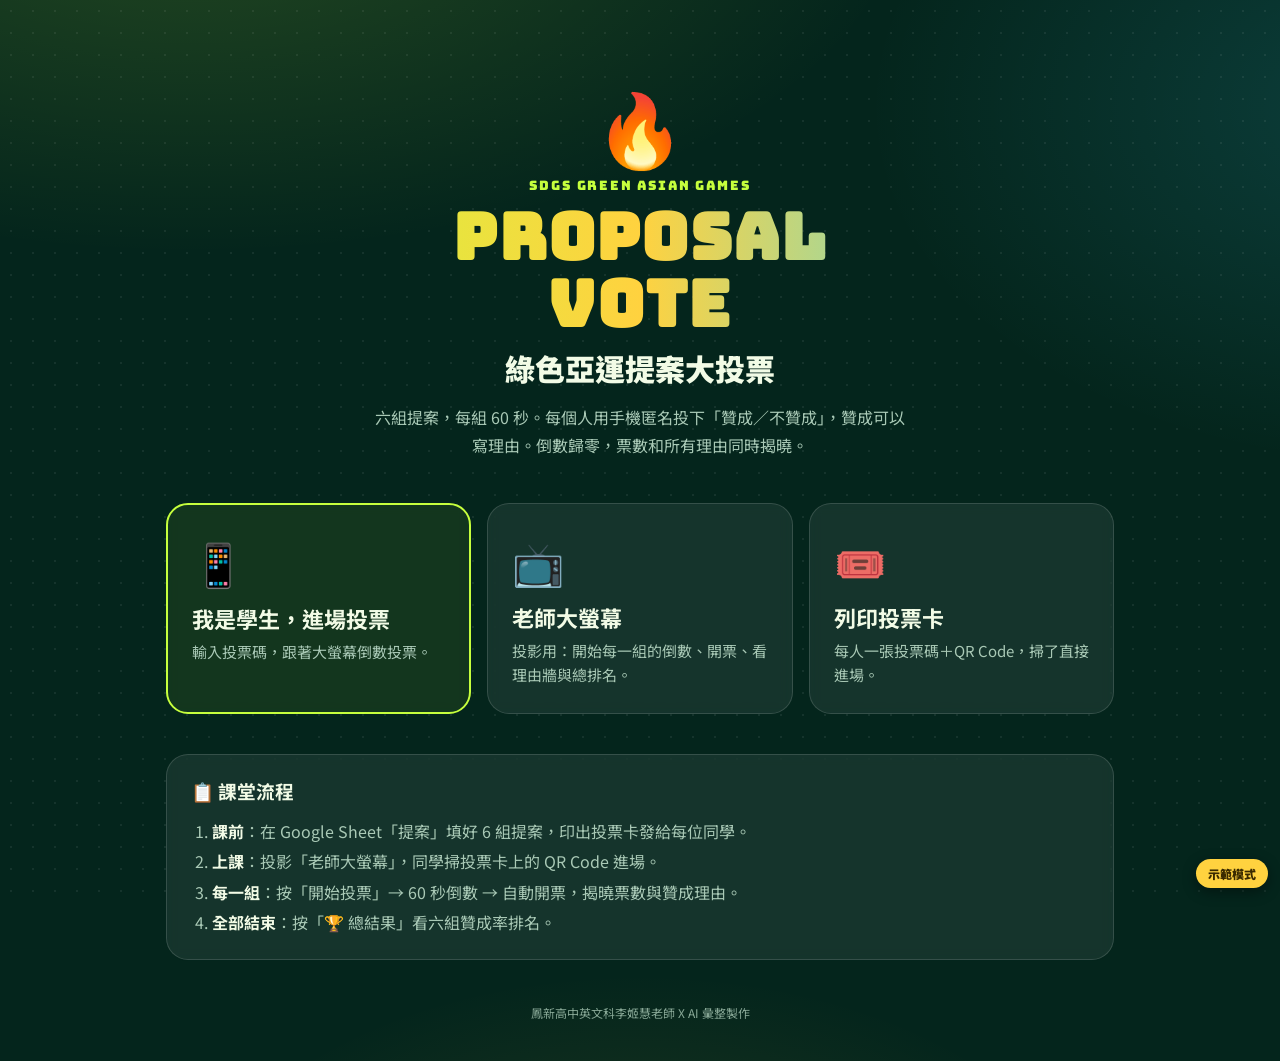
==== index.html @ 91d5565e "SDGs Green Asian Games 提案匿名投票系統 v1 Co-Authored-By: Claude Opus 5.5 <noreply@anthropic.com> Claude-Se" ====
<!doctype html>
<html lang="zh-Hant">
<head>
<meta charset="utf-8">
<meta name="viewport" content="width=device-width, initial-scale=1">
<meta name="theme-color" content="#04251c">
<title>SDGs 綠色亞運提案投票</title>
<link rel="preconnect" href="https://fonts.googleapis.com">
<link rel="preconnect" href="https://fonts.gstatic.com" crossorigin>
<link href="https://fonts.googleapis.com/css2?family=Bungee&family=Noto+Sans+TC:wght@500;700;900&display=swap" rel="stylesheet">
<link rel="stylesheet" href="assets/style.css">
<style>
  main { max-width: 980px; margin: 0 auto; padding: 8vh 16px 20px; }
  .hero { text-align: center; }
  .hero .torch { font-size: 72px; display: inline-block; animation: flame 1.6s ease-in-out infinite; }
  @keyframes flame { 50% { transform: translateY(-6px) rotate(4deg) scale(1.05); } }
  h1 { font-family: var(--display); font-size: clamp(30px, 6vw, 64px); line-height: 1.05; margin: 10px 0 8px; letter-spacing: .02em;
    background: linear-gradient(90deg, var(--lime), var(--sun), var(--sky)); -webkit-background-clip: text; background-clip: text; color: transparent; }
  .sub { font-size: clamp(20px, 3vw, 30px); font-weight: 900; margin: 0; }
  .what { color: var(--muted); max-width: 34em; margin: 14px auto 0; line-height: 1.7; }
  .doors { display: grid; grid-template-columns: repeat(auto-fit, minmax(240px, 1fr)); gap: 16px; margin-top: 44px; }
  .door { display: block; text-decoration: none; color: var(--ink); padding: 26px 24px; transition: transform .15s, border-color .2s, box-shadow .2s; }
  .door:hover { transform: translateY(-4px); border-color: var(--lime); box-shadow: 0 16px 40px rgba(0,0,0,.3); }
  .door .e { font-size: 42px; }
  .door h2 { margin: 10px 0 6px; font-size: 22px; }
  .door p { margin: 0; color: var(--muted); line-height: 1.6; font-size: 15px; }
  .door.main { border: 2px solid var(--lime); background: rgba(198,255,61,.08); }
  .steps { margin-top: 40px; padding: 22px 24px; }
  .steps h3 { margin: 0 0 12px; }
  .steps ol { margin: 0; padding-left: 1.3em; line-height: 1.9; color: var(--muted); }
  .steps b { color: var(--ink); }
</style>
</head>
<body>
<main>
  <div class="hero">
    <div class="torch">🔥</div>
    <div class="kicker" id="ev"></div>
    <h1>PROPOSAL<br>VOTE</h1>
    <p class="sub" id="evSub"></p>
    <p class="what">六組提案，每組 60 秒。每個人用手機匿名投下「贊成／不贊成」，贊成可以寫理由。倒數歸零，票數和所有理由同時揭曉。</p>
  </div>
  <div class="doors">
    <a class="card door main" href="vote.html"><div class="e">📱</div><h2>我是學生，進場投票</h2><p>輸入投票碼，跟著大螢幕倒數投票。</p></a>
    <a class="card door" href="screen.html"><div class="e">📺</div><h2>老師大螢幕</h2><p>投影用：開始每一組的倒數、開票、看理由牆與總排名。</p></a>
    <a class="card door" href="cards.html"><div class="e">🎟️</div><h2>列印投票卡</h2><p>每人一張投票碼＋QR Code，掃了直接進場。</p></a>
  </div>
  <div class="card steps">
    <h3>📋 課堂流程</h3>
    <ol>
      <li><b>課前</b>：在 Google Sheet「提案」填好 6 組提案，印出投票卡發給每位同學。</li>
      <li><b>上課</b>：投影「老師大螢幕」，同學掃投票卡上的 QR Code 進場。</li>
      <li><b>每一組</b>：按「開始投票」→ 60 秒倒數 → 自動開票，揭曉票數與贊成理由。</li>
      <li><b>全部結束</b>：按「🏆 總結果」看六組贊成率排名。</li>
    </ol>
  </div>
</main>
<div class="credit" id="credit"></div>
<script src="config.js"></script>
<script src="assets/common.js"></script>
<script>
  const C = window.VoteKit.CFG;
  document.getElementById('ev').textContent = C.EVENT_TITLE || '';
  document.getElementById('evSub').textContent = C.EVENT_SUBTITLE || '';
  document.getElementById('credit').textContent = C.CREDIT || '';
</script>
</body>
</html>
---- assets/style.css ----
:root {
  --bg: #04251c;
  --bg2: #0a3a2b;
  --ink: #f2fbe6;
  --muted: #a9c9b6;
  --lime: #c6ff3d;
  --sun: #ffd23f;
  --sky: #3ddcff;
  --pink: #ff7ab6;
  --yes: #3ef08a;
  --no: #ff5a5f;
  --card: rgba(255, 255, 255, .07);
  --line: rgba(255, 255, 255, .14);
  --danger: #ff3b3b;
  --radius: 22px;
  --display: 'Bungee', 'Noto Sans TC', system-ui, sans-serif;
  --body: 'Noto Sans TC', system-ui, -apple-system, 'PingFang TC', 'Microsoft JhengHei', sans-serif;
  color-scheme: dark;
}
* { box-sizing: border-box; }
html, body { margin: 0; min-height: 100%; }
body {
  font-family: var(--body);
  color: var(--ink);
  background:
    radial-gradient(1200px 600px at 15% -10%, rgba(198, 255, 61, .16), transparent 60%),
    radial-gradient(900px 600px at 110% 10%, rgba(61, 220, 255, .14), transparent 60%),
    radial-gradient(800px 500px at 50% 120%, rgba(255, 210, 63, .12), transparent 60%),
    var(--bg);
  overflow-x: hidden;
  -webkit-tap-highlight-color: transparent;
}
body::before { /* 細點網格 */
  content: ''; position: fixed; inset: 0; pointer-events: none; z-index: 0;
  background-image: radial-gradient(rgba(255,255,255,.07) 1px, transparent 1px);
  background-size: 22px 22px;
}
main, header, .layer { position: relative; z-index: 1; }
button { font-family: inherit; cursor: pointer; }
input, textarea { font-family: inherit; }
.hidden { display: none !important; }

/* ---------- 共用元件 ---------- */
.brand { display: flex; align-items: center; gap: 10px; font-weight: 900; letter-spacing: .02em; }
.brand .leaf { width: 34px; height: 34px; border-radius: 10px; display: grid; place-items: center; background: var(--lime); color: #063; font-size: 20px; box-shadow: 0 0 24px rgba(198,255,61,.5); }
.kicker { font-family: var(--display); font-size: 13px; letter-spacing: .14em; color: var(--lime); text-transform: uppercase; }

.btn {
  border: 0; border-radius: 999px; padding: 14px 26px; font-weight: 900; font-size: 18px;
  background: var(--lime); color: #052; box-shadow: 0 6px 0 #6f9d17, 0 10px 30px rgba(198,255,61,.25);
  transition: transform .08s, box-shadow .08s, filter .2s;
}
.btn:active { transform: translateY(4px); box-shadow: 0 2px 0 #6f9d17; }
.btn:disabled { filter: grayscale(1) brightness(.6); cursor: not-allowed; }
.btn.ghost { background: transparent; color: var(--ink); box-shadow: inset 0 0 0 2px var(--line); }
.btn.ghost:active { transform: translateY(2px); }
.btn.sun { background: var(--sun); box-shadow: 0 6px 0 #b8901a, 0 10px 30px rgba(255,210,63,.25); color: #3a2a00; }
.btn.danger { background: var(--no); color: #fff; box-shadow: 0 6px 0 #a92d31; }

.card { background: var(--card); border: 1px solid var(--line); border-radius: var(--radius); backdrop-filter: blur(6px); }

/* ---------- 左上角計時器 ---------- */
.timer {
  position: fixed; top: 14px; left: 14px; z-index: 50;
  display: flex; align-items: center; gap: 10px;
  padding: 8px 16px 8px 8px; border-radius: 999px;
  background: rgba(0, 0, 0, .55); border: 2px solid var(--lime);
  box-shadow: 0 0 30px rgba(198,255,61,.35);
  transition: border-color .3s, box-shadow .3s, transform .2s;
}
.timer svg { width: 54px; height: 54px; transform: rotate(-90deg); }
.timer .track { stroke: rgba(255,255,255,.15); }
.timer .ring { stroke: var(--lime); transition: stroke .3s; stroke-linecap: round; }
.timer .num { font-family: var(--display); font-size: 34px; line-height: 1; min-width: 2.2ch; text-align: right; font-variant-numeric: tabular-nums; }
.timer .lbl { font-size: 12px; color: var(--muted); line-height: 1.1; font-weight: 700; }
.timer.idle { border-color: var(--line); box-shadow: none; }
.timer.idle .ring { stroke: transparent; }
.timer.warn { border-color: var(--sun); box-shadow: 0 0 34px rgba(255,210,63,.55); }
.timer.warn .ring { stroke: var(--sun); }
.timer.danger { border-color: var(--danger); box-shadow: 0 0 40px rgba(255,59,59,.8); animation: pulse .5s ease-in-out infinite alternate; }
.timer.danger .ring { stroke: var(--danger); }
.timer.danger .num { color: #ffd6d6; }
@keyframes pulse { from { transform: scale(1); } to { transform: scale(1.08); } }

/* 最後 10 秒紅色暈影 */
.vignette { position: fixed; inset: 0; pointer-events: none; z-index: 40; opacity: 0; transition: opacity .4s;
  box-shadow: inset 0 0 160px 40px rgba(255, 30, 30, .55); }
.vignette.on { opacity: 1; animation: vig 1s ease-in-out infinite; }
@keyframes vig { 0%,100% { opacity: .55; } 50% { opacity: 1; } }

.shake { animation: shake .35s linear infinite; }
@keyframes shake { 0%,100% { transform: translate(0,0); } 25% { transform: translate(-3px,2px); } 50% { transform: translate(3px,-2px); } 75% { transform: translate(-2px,-3px); } }

/* ---------- 彩帶 ---------- */
.confetti-box { position: fixed; inset: 0; pointer-events: none; z-index: 90; overflow: hidden; }
.confetti-box i { position: absolute; top: -20px; width: 10px; height: 16px; animation: fall linear forwards; }
@keyframes fall { to { transform: translate(var(--dx), 110vh) rotate(var(--rot)); } }

.demo-badge { position: fixed; right: 12px; bottom: 12px; z-index: 95; background: var(--sun); color: #3a2a00; font-weight: 900; font-size: 12px; padding: 6px 12px; border-radius: 999px; box-shadow: 0 4px 14px rgba(0,0,0,.4); }

.credit { text-align: center; color: var(--muted); font-size: 12px; padding: 24px 16px 40px; opacity: .8; }

.toast { position: fixed; left: 50%; bottom: 28px; transform: translateX(-50%) translateY(20px); opacity: 0; z-index: 99;
  background: #111; border: 1px solid var(--line); padding: 12px 20px; border-radius: 14px; font-weight: 700; transition: .25s; max-width: calc(100vw - 32px); text-align: center; }
.toast.show { opacity: 1; transform: translateX(-50%) translateY(0); }
.toast.err { border-color: var(--no); color: #ffd6d6; }

@media (prefers-reduced-motion: reduce) {
  *, *::before, *::after { animation-duration: .01ms !important; animation-iteration-count: 1 !important; transition-duration: .01ms !important; }
}
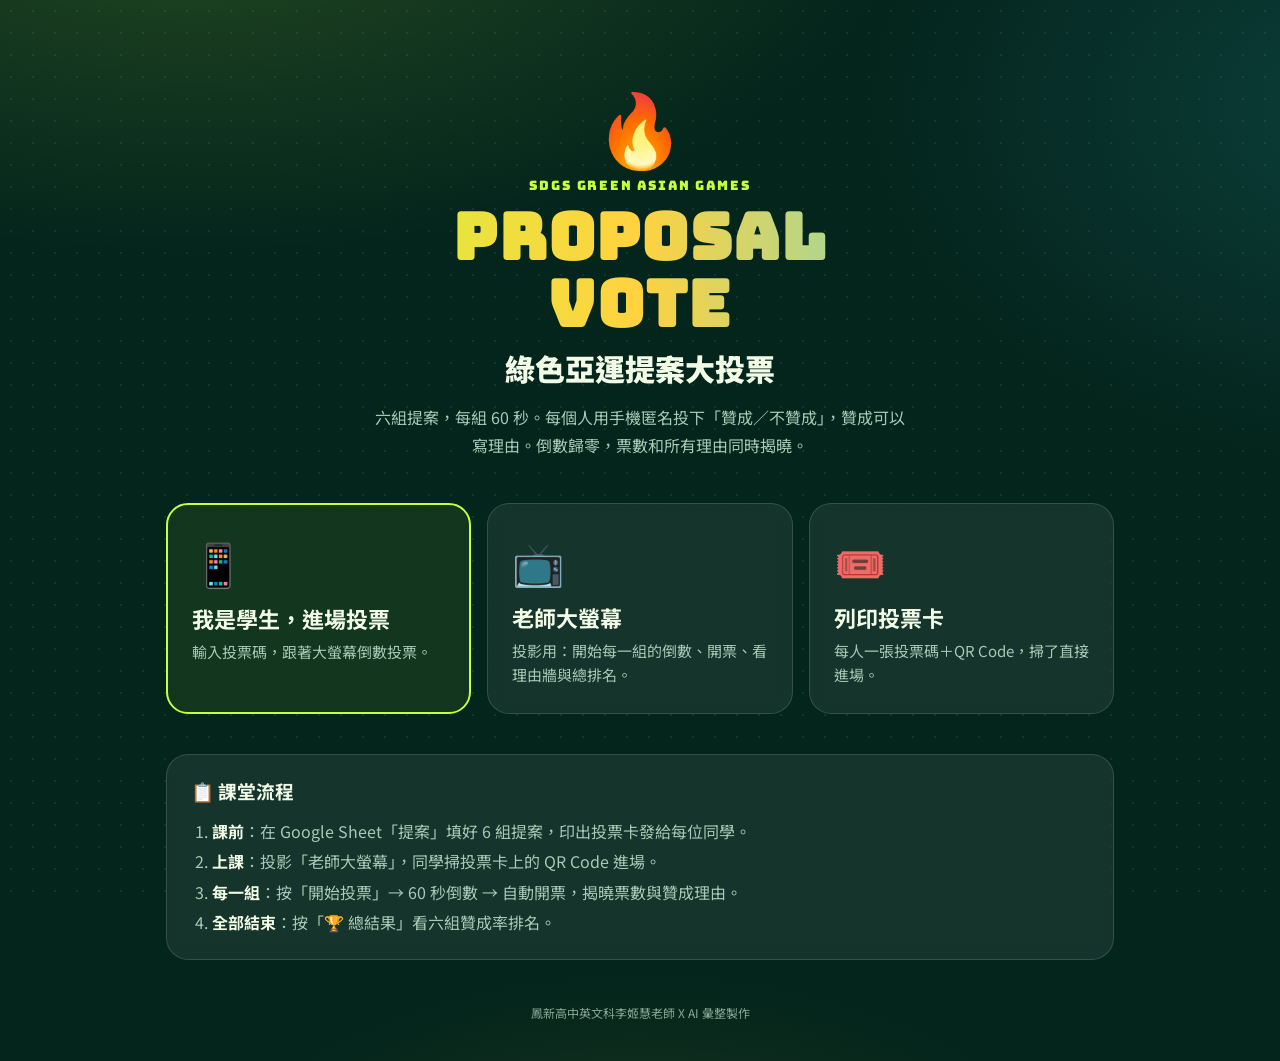
==== commit 95b1dab0: "Cache-bust assets Co-Authored-By: Claude Opus 5.5 <noreply@anthropic.com> Claude-Session: https://cl" ====
--- a/index.html
+++ b/index.html
@@ -8,7 +8,7 @@
 <link rel="preconnect" href="https://fonts.googleapis.com">
 <link rel="preconnect" href="https://fonts.gstatic.com" crossorigin>
 <link href="https://fonts.googleapis.com/css2?family=Bungee&family=Noto+Sans+TC:wght@500;700;900&display=swap" rel="stylesheet">
-<link rel="stylesheet" href="assets/style.css">
+<link rel="stylesheet" href="assets/style.css?v=2">
 <style>
   main { max-width: 980px; margin: 0 auto; padding: 8vh 16px 20px; }
   .hero { text-align: center; }
@@ -56,8 +56,8 @@
   </div>
 </main>
 <div class="credit" id="credit"></div>
-<script src="config.js"></script>
-<script src="assets/common.js"></script>
+<script src="config.js?v=2"></script>
+<script src="assets/common.js?v=2"></script>
 <script>
   const C = window.VoteKit.CFG;
   document.getElementById('ev').textContent = C.EVENT_TITLE || '';
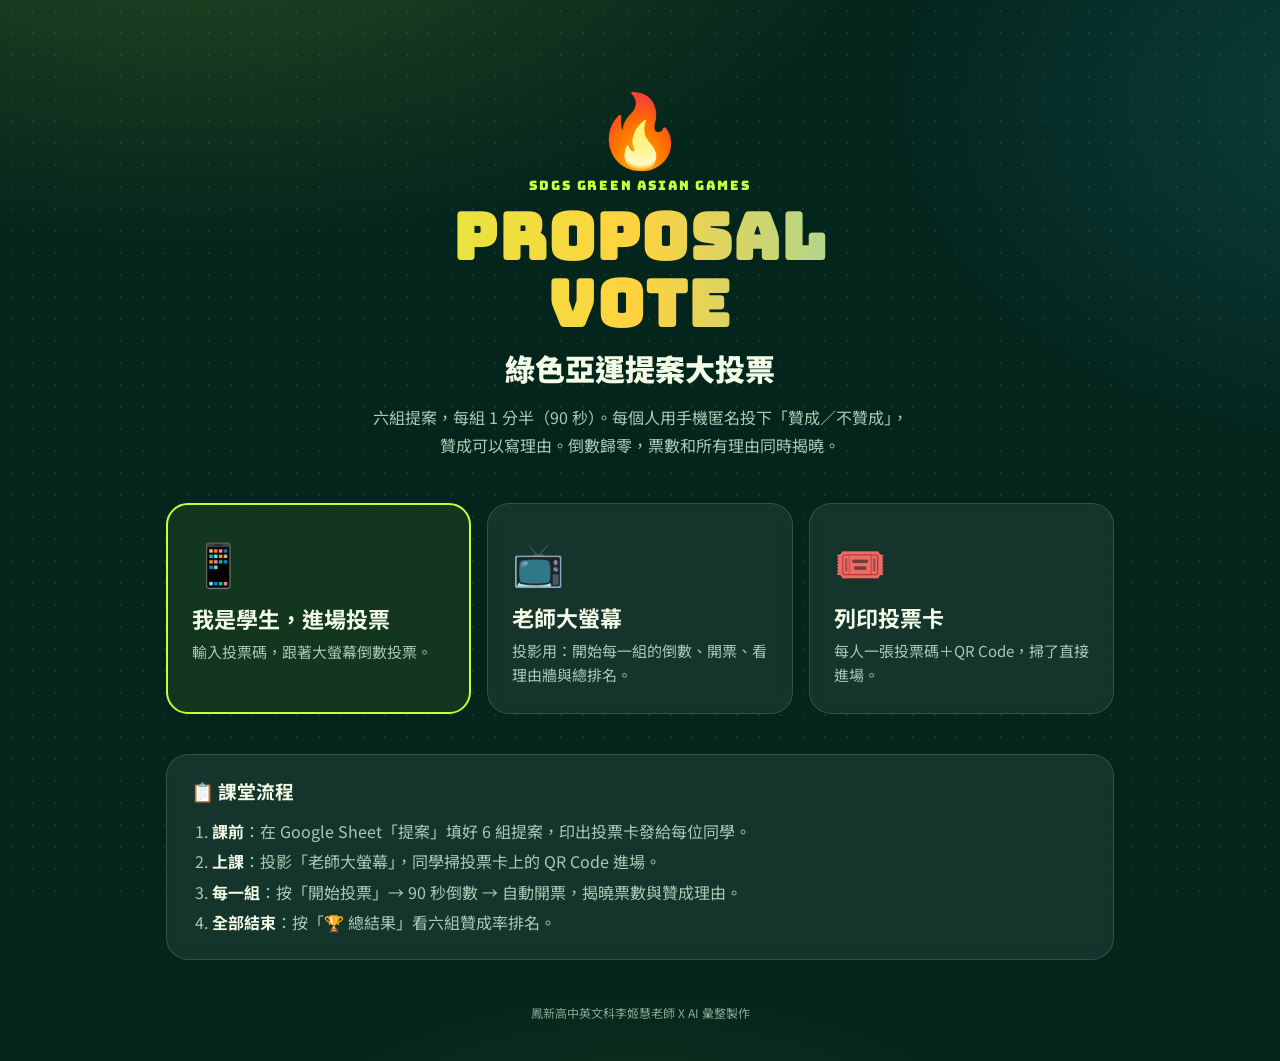
==== commit dc0234d4: "Round length 90 seconds Co-Authored-By: Claude Opus 5.5 <noreply@anthropic.com> Claude-Session: http" ====
--- a/index.html
+++ b/index.html
@@ -8,7 +8,7 @@
 <link rel="preconnect" href="https://fonts.googleapis.com">
 <link rel="preconnect" href="https://fonts.gstatic.com" crossorigin>
 <link href="https://fonts.googleapis.com/css2?family=Bungee&family=Noto+Sans+TC:wght@500;700;900&display=swap" rel="stylesheet">
-<link rel="stylesheet" href="assets/style.css?v=2">
+<link rel="stylesheet" href="assets/style.css?v=3">
 <style>
   main { max-width: 980px; margin: 0 auto; padding: 8vh 16px 20px; }
   .hero { text-align: center; }
@@ -38,7 +38,7 @@
     <div class="kicker" id="ev"></div>
     <h1>PROPOSAL<br>VOTE</h1>
     <p class="sub" id="evSub"></p>
-    <p class="what">六組提案，每組 60 秒。每個人用手機匿名投下「贊成／不贊成」，贊成可以寫理由。倒數歸零，票數和所有理由同時揭曉。</p>
+    <p class="what">六組提案，每組 1 分半（90 秒）。每個人用手機匿名投下「贊成／不贊成」，贊成可以寫理由。倒數歸零，票數和所有理由同時揭曉。</p>
   </div>
   <div class="doors">
     <a class="card door main" href="vote.html"><div class="e">📱</div><h2>我是學生，進場投票</h2><p>輸入投票碼，跟著大螢幕倒數投票。</p></a>
@@ -50,14 +50,14 @@
     <ol>
       <li><b>課前</b>：在 Google Sheet「提案」填好 6 組提案，印出投票卡發給每位同學。</li>
       <li><b>上課</b>：投影「老師大螢幕」，同學掃投票卡上的 QR Code 進場。</li>
-      <li><b>每一組</b>：按「開始投票」→ 60 秒倒數 → 自動開票，揭曉票數與贊成理由。</li>
+      <li><b>每一組</b>：按「開始投票」→ 90 秒倒數 → 自動開票，揭曉票數與贊成理由。</li>
       <li><b>全部結束</b>：按「🏆 總結果」看六組贊成率排名。</li>
     </ol>
   </div>
 </main>
 <div class="credit" id="credit"></div>
-<script src="config.js?v=2"></script>
-<script src="assets/common.js?v=2"></script>
+<script src="config.js?v=3"></script>
+<script src="assets/common.js?v=3"></script>
 <script>
   const C = window.VoteKit.CFG;
   document.getElementById('ev').textContent = C.EVENT_TITLE || '';
